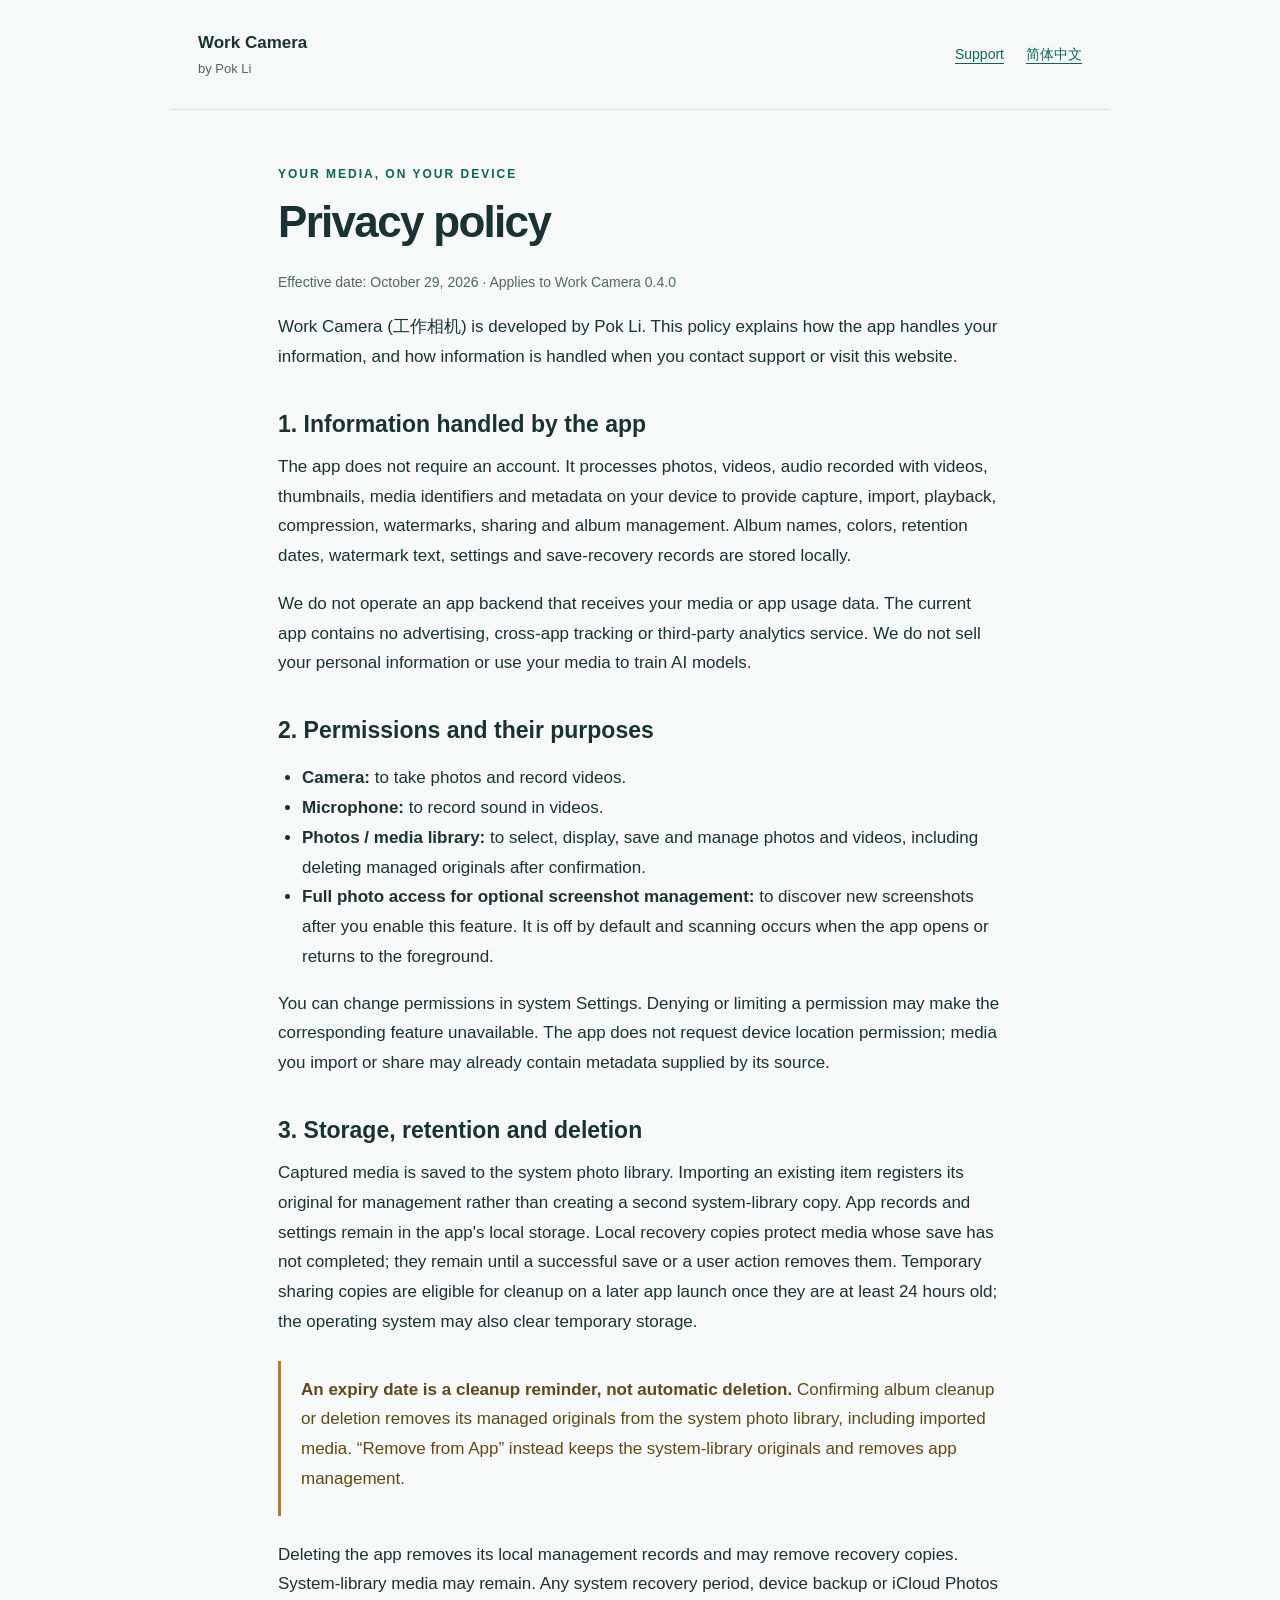
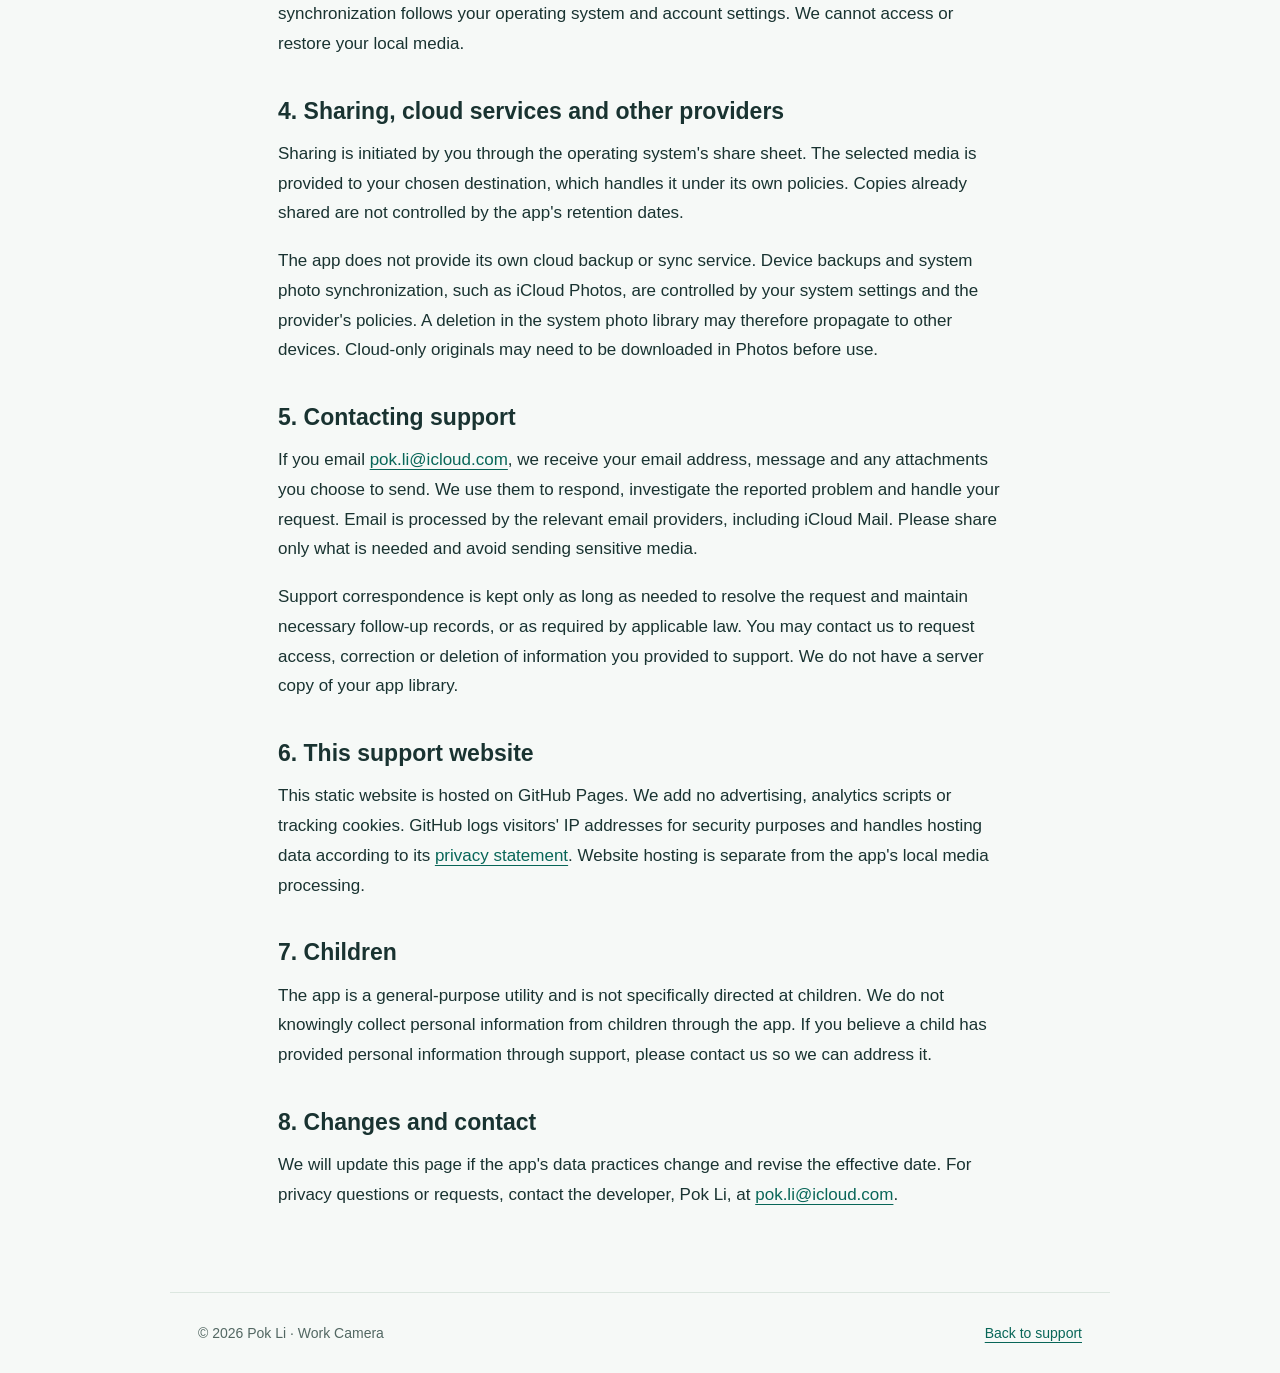
==== privacy.html @ 578610e1 "Publish bilingual Work Camera support and privacy pages" ====
<!doctype html>
<html lang="en"><head><meta charset="utf-8"><meta name="viewport" content="width=device-width,initial-scale=1"><meta name="description" content="Privacy policy for Work Camera, a local photo and video utility by Pok Li."><title>Privacy Policy — Work Camera</title><link rel="stylesheet" href="styles.css"></head><body>
<header><a class="brand" href="index.html">Work Camera<small>by Pok Li</small></a><nav aria-label="Navigation"><a href="index.html">Support</a><a href="privacy-zh.html" lang="zh-Hans">简体中文</a></nav></header>
<main class="policy"><div class="eyebrow">Your media, on your device</div><h1>Privacy policy</h1><p class="meta">Effective date: October 29, 2026 · Applies to Work Camera 0.4.0</p>
<p>Work Camera (工作相机) is developed by Pok Li. This policy explains how the app handles your information, and how information is handled when you contact support or visit this website.</p>
<h2>1. Information handled by the app</h2><p>The app does not require an account. It processes photos, videos, audio recorded with videos, thumbnails, media identifiers and metadata on your device to provide capture, import, playback, compression, watermarks, sharing and album management. Album names, colors, retention dates, watermark text, settings and save-recovery records are stored locally.</p><p>We do not operate an app backend that receives your media or app usage data. The current app contains no advertising, cross-app tracking or third-party analytics service. We do not sell your personal information or use your media to train AI models.</p>
<h2>2. Permissions and their purposes</h2><ul><li><strong>Camera:</strong> to take photos and record videos.</li><li><strong>Microphone:</strong> to record sound in videos.</li><li><strong>Photos / media library:</strong> to select, display, save and manage photos and videos, including deleting managed originals after confirmation.</li><li><strong>Full photo access for optional screenshot management:</strong> to discover new screenshots after you enable this feature. It is off by default and scanning occurs when the app opens or returns to the foreground.</li></ul><p>You can change permissions in system Settings. Denying or limiting a permission may make the corresponding feature unavailable. The app does not request device location permission; media you import or share may already contain metadata supplied by its source.</p>
<h2>3. Storage, retention and deletion</h2><p>Captured media is saved to the system photo library. Importing an existing item registers its original for management rather than creating a second system-library copy. App records and settings remain in the app's local storage. Local recovery copies protect media whose save has not completed; they remain until a successful save or a user action removes them. Temporary sharing copies are eligible for cleanup on a later app launch once they are at least 24 hours old; the operating system may also clear temporary storage.</p><div class="notice"><p><strong>An expiry date is a cleanup reminder, not automatic deletion.</strong> Confirming album cleanup or deletion removes its managed originals from the system photo library, including imported media. “Remove from App” instead keeps the system-library originals and removes app management.</p></div><p>Deleting the app removes its local management records and may remove recovery copies. System-library media may remain. Any system recovery period, device backup or iCloud Photos synchronization follows your operating system and account settings. We cannot access or restore your local media.</p>
<h2>4. Sharing, cloud services and other providers</h2><p>Sharing is initiated by you through the operating system's share sheet. The selected media is provided to your chosen destination, which handles it under its own policies. Copies already shared are not controlled by the app's retention dates.</p><p>The app does not provide its own cloud backup or sync service. Device backups and system photo synchronization, such as iCloud Photos, are controlled by your system settings and the provider's policies. A deletion in the system photo library may therefore propagate to other devices. Cloud-only originals may need to be downloaded in Photos before use.</p>
<h2>5. Contacting support</h2><p>If you email <a href="mailto:pok.li@icloud.com">pok.li@icloud.com</a>, we receive your email address, message and any attachments you choose to send. We use them to respond, investigate the reported problem and handle your request. Email is processed by the relevant email providers, including iCloud Mail. Please share only what is needed and avoid sending sensitive media.</p><p>Support correspondence is kept only as long as needed to resolve the request and maintain necessary follow-up records, or as required by applicable law. You may contact us to request access, correction or deletion of information you provided to support. We do not have a server copy of your app library.</p>
<h2>6. This support website</h2><p>This static website is hosted on GitHub Pages. We add no advertising, analytics scripts or tracking cookies. GitHub logs visitors' IP addresses for security purposes and handles hosting data according to its <a href="https://docs.github.com/en/site-policy/privacy-policies/github-general-privacy-statement">privacy statement</a>. Website hosting is separate from the app's local media processing.</p>
<h2>7. Children</h2><p>The app is a general-purpose utility and is not specifically directed at children. We do not knowingly collect personal information from children through the app. If you believe a child has provided personal information through support, please contact us so we can address it.</p>
<h2>8. Changes and contact</h2><p>We will update this page if the app's data practices change and revise the effective date. For privacy questions or requests, contact the developer, Pok Li, at <a href="mailto:pok.li@icloud.com">pok.li@icloud.com</a>.</p>
</main><footer><span>© 2026 Pok Li · Work Camera</span><a href="index.html">Back to support</a></footer></body></html>
---- styles.css ----
:root{color-scheme:light;--ink:#193331;--muted:#526762;--teal:#086658;--paper:#f6f9f7;--line:#dce7e0}*{box-sizing:border-box}html{scroll-behavior:smooth}body{margin:0;background:var(--paper);color:var(--ink);font:17px/1.75 -apple-system,BlinkMacSystemFont,"Segoe UI",sans-serif}a{color:var(--teal);text-underline-offset:4px}a:hover{text-decoration-thickness:2px}a:focus-visible{outline:3px solid #168979;outline-offset:5px}header,main,footer{max-width:940px;margin:auto;padding:28px}header{display:flex;align-items:center;justify-content:space-between;gap:20px;border-bottom:1px solid var(--line)}.brand{color:var(--ink);font-weight:700;text-decoration:none}.brand small{display:block;font-size:13px;color:var(--muted);font-weight:400}nav{display:flex;flex-wrap:wrap;gap:10px 22px;font-size:14px}main{padding-top:54px;padding-bottom:64px}h1{font-size:clamp(36px,6vw,58px);line-height:1.12;letter-spacing:-1.7px;margin:12px 0 24px}h2{font-size:23px;line-height:1.4;margin:36px 0 12px}h3{font-size:18px;margin:26px 0 8px}p{margin:10px 0 18px}ul{padding-left:24px}.eyebrow{font-size:12px;text-transform:uppercase;letter-spacing:2px;font-weight:700;color:var(--teal)}.intro{max-width:680px;font-size:20px;color:var(--muted)}.contact{padding:24px 28px;background:#e5f1eb;border:1px solid #cedfd5;border-radius:18px;margin:32px 0}.contact h2{margin:0 0 8px}.contact a{overflow-wrap:anywhere;font-size:22px}.notice{border-left:3px solid #b27b2e;padding:4px 0 4px 20px;margin:24px 0;color:#604818}.language{border-top:1px solid var(--line);margin-top:48px;padding-top:34px}.policy{max-width:780px}.policy h1{font-size:44px}.meta,footer{color:var(--muted);font-size:14px}footer{border-top:1px solid var(--line);display:flex;flex-wrap:wrap;justify-content:space-between;gap:12px}details{border-bottom:1px solid var(--line);padding:18px 0}summary{cursor:pointer;font-weight:600}details p{margin:12px 0 0}section{scroll-margin-top:24px}@media(max-width:540px){header,main,footer{padding-left:22px;padding-right:22px}header{align-items:flex-start;flex-direction:column;gap:14px}main{padding-top:36px}.contact{padding:20px}.policy h1{font-size:36px}body{font-size:16px}}@media(prefers-reduced-motion:reduce){html{scroll-behavior:auto}}
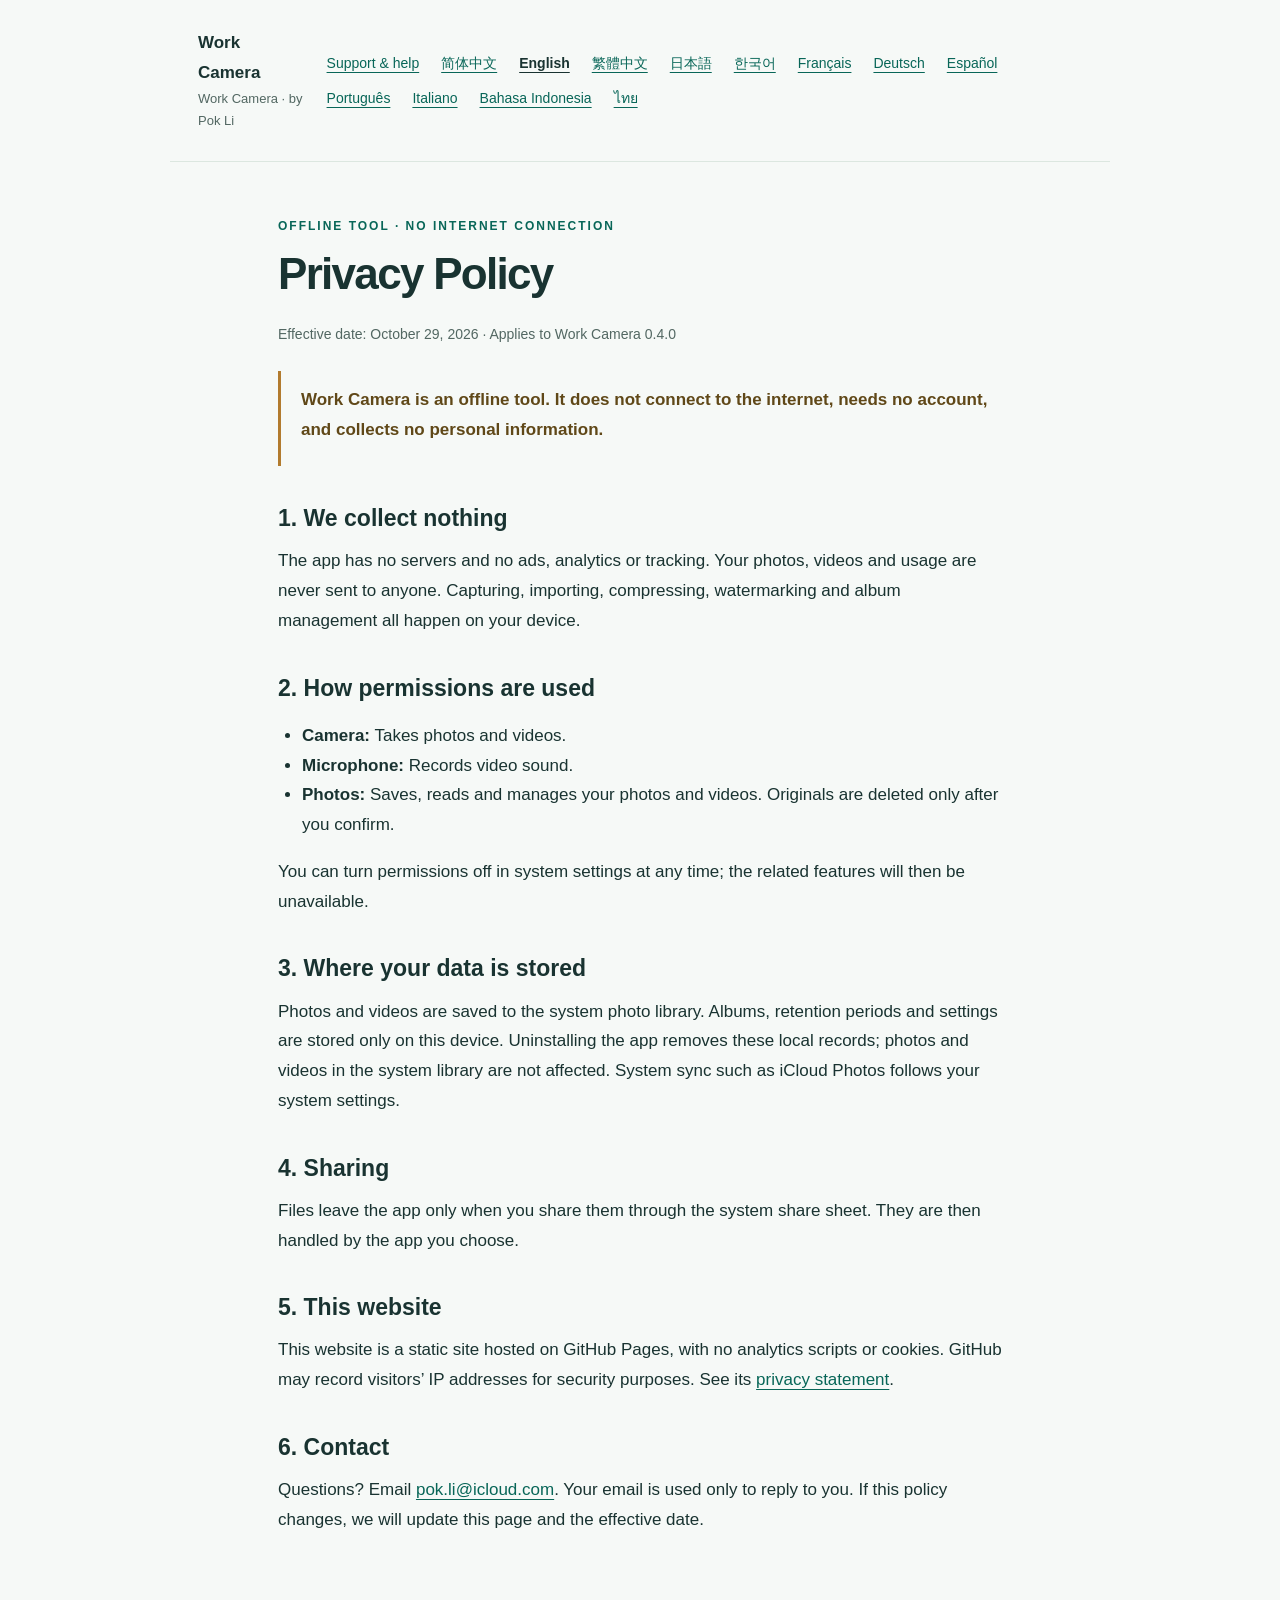
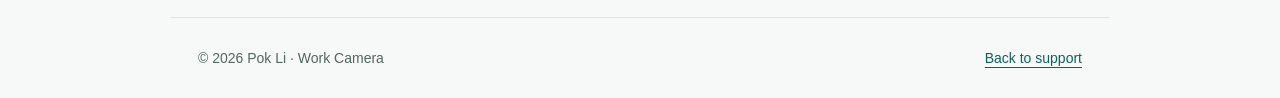
==== commit 096673ad: "Simplify privacy policy and add twelve languages Co-Authored-By: Claude Opus 5.5 <noreply@anthropic." ====
--- a/privacy.html
+++ b/privacy.html
@@ -1,14 +1,12 @@
 <!doctype html>
-<html lang="en"><head><meta charset="utf-8"><meta name="viewport" content="width=device-width,initial-scale=1"><meta name="description" content="Privacy policy for Work Camera, a local photo and video utility by Pok Li."><title>Privacy Policy — Work Camera</title><link rel="stylesheet" href="styles.css"></head><body>
-<header><a class="brand" href="index.html">Work Camera<small>by Pok Li</small></a><nav aria-label="Navigation"><a href="index.html">Support</a><a href="privacy-zh.html" lang="zh-Hans">简体中文</a></nav></header>
-<main class="policy"><div class="eyebrow">Your media, on your device</div><h1>Privacy policy</h1><p class="meta">Effective date: October 29, 2026 · Applies to Work Camera 0.4.0</p>
-<p>Work Camera (工作相机) is developed by Pok Li. This policy explains how the app handles your information, and how information is handled when you contact support or visit this website.</p>
-<h2>1. Information handled by the app</h2><p>The app does not require an account. It processes photos, videos, audio recorded with videos, thumbnails, media identifiers and metadata on your device to provide capture, import, playback, compression, watermarks, sharing and album management. Album names, colors, retention dates, watermark text, settings and save-recovery records are stored locally.</p><p>We do not operate an app backend that receives your media or app usage data. The current app contains no advertising, cross-app tracking or third-party analytics service. We do not sell your personal information or use your media to train AI models.</p>
-<h2>2. Permissions and their purposes</h2><ul><li><strong>Camera:</strong> to take photos and record videos.</li><li><strong>Microphone:</strong> to record sound in videos.</li><li><strong>Photos / media library:</strong> to select, display, save and manage photos and videos, including deleting managed originals after confirmation.</li><li><strong>Full photo access for optional screenshot management:</strong> to discover new screenshots after you enable this feature. It is off by default and scanning occurs when the app opens or returns to the foreground.</li></ul><p>You can change permissions in system Settings. Denying or limiting a permission may make the corresponding feature unavailable. The app does not request device location permission; media you import or share may already contain metadata supplied by its source.</p>
-<h2>3. Storage, retention and deletion</h2><p>Captured media is saved to the system photo library. Importing an existing item registers its original for management rather than creating a second system-library copy. App records and settings remain in the app's local storage. Local recovery copies protect media whose save has not completed; they remain until a successful save or a user action removes them. Temporary sharing copies are eligible for cleanup on a later app launch once they are at least 24 hours old; the operating system may also clear temporary storage.</p><div class="notice"><p><strong>An expiry date is a cleanup reminder, not automatic deletion.</strong> Confirming album cleanup or deletion removes its managed originals from the system photo library, including imported media. “Remove from App” instead keeps the system-library originals and removes app management.</p></div><p>Deleting the app removes its local management records and may remove recovery copies. System-library media may remain. Any system recovery period, device backup or iCloud Photos synchronization follows your operating system and account settings. We cannot access or restore your local media.</p>
-<h2>4. Sharing, cloud services and other providers</h2><p>Sharing is initiated by you through the operating system's share sheet. The selected media is provided to your chosen destination, which handles it under its own policies. Copies already shared are not controlled by the app's retention dates.</p><p>The app does not provide its own cloud backup or sync service. Device backups and system photo synchronization, such as iCloud Photos, are controlled by your system settings and the provider's policies. A deletion in the system photo library may therefore propagate to other devices. Cloud-only originals may need to be downloaded in Photos before use.</p>
-<h2>5. Contacting support</h2><p>If you email <a href="mailto:pok.li@icloud.com">pok.li@icloud.com</a>, we receive your email address, message and any attachments you choose to send. We use them to respond, investigate the reported problem and handle your request. Email is processed by the relevant email providers, including iCloud Mail. Please share only what is needed and avoid sending sensitive media.</p><p>Support correspondence is kept only as long as needed to resolve the request and maintain necessary follow-up records, or as required by applicable law. You may contact us to request access, correction or deletion of information you provided to support. We do not have a server copy of your app library.</p>
-<h2>6. This support website</h2><p>This static website is hosted on GitHub Pages. We add no advertising, analytics scripts or tracking cookies. GitHub logs visitors' IP addresses for security purposes and handles hosting data according to its <a href="https://docs.github.com/en/site-policy/privacy-policies/github-general-privacy-statement">privacy statement</a>. Website hosting is separate from the app's local media processing.</p>
-<h2>7. Children</h2><p>The app is a general-purpose utility and is not specifically directed at children. We do not knowingly collect personal information from children through the app. If you believe a child has provided personal information through support, please contact us so we can address it.</p>
-<h2>8. Changes and contact</h2><p>We will update this page if the app's data practices change and revise the effective date. For privacy questions or requests, contact the developer, Pok Li, at <a href="mailto:pok.li@icloud.com">pok.li@icloud.com</a>.</p>
+<html lang="en"><head><meta charset="utf-8"><meta name="viewport" content="width=device-width,initial-scale=1"><meta name="description" content="Work Camera privacy policy: an offline tool that does not connect to the internet or collect any personal information."><title>Privacy Policy — Work Camera</title><link rel="stylesheet" href="styles.css"></head><body>
+<header><a class="brand" href="index.html">Work Camera<small>Work Camera · by Pok Li</small></a><nav aria-label="Navigation"><a href="index.html">Support &amp; help</a><a href="privacy-zh.html" lang="zh-Hans" hreflang="zh-Hans">简体中文</a><span lang="en" aria-current="page">English</span><a href="privacy-zh-Hant.html" lang="zh-Hant" hreflang="zh-Hant">繁體中文</a><a href="privacy-ja.html" lang="ja" hreflang="ja">日本語</a><a href="privacy-ko.html" lang="ko" hreflang="ko">한국어</a><a href="privacy-fr.html" lang="fr" hreflang="fr">Français</a><a href="privacy-de.html" lang="de" hreflang="de">Deutsch</a><a href="privacy-es.html" lang="es" hreflang="es">Español</a><a href="privacy-pt.html" lang="pt" hreflang="pt">Português</a><a href="privacy-it.html" lang="it" hreflang="it">Italiano</a><a href="privacy-id.html" lang="id" hreflang="id">Bahasa Indonesia</a><a href="privacy-th.html" lang="th" hreflang="th">ไทย</a></nav></header>
+<main class="policy"><div class="eyebrow">Offline tool · No internet connection</div><h1>Privacy Policy</h1><p class="meta">Effective date: October 29, 2026 · Applies to Work Camera 0.4.0</p>
+<div class="notice"><p><strong>Work Camera is an offline tool. It does not connect to the internet, needs no account, and collects no personal information.</strong></p></div>
+<h2>1. We collect nothing</h2><p>The app has no servers and no ads, analytics or tracking. Your photos, videos and usage are never sent to anyone. Capturing, importing, compressing, watermarking and album management all happen on your device.</p>
+<h2>2. How permissions are used</h2><ul><li><strong>Camera:</strong> Takes photos and videos.</li><li><strong>Microphone:</strong> Records video sound.</li><li><strong>Photos:</strong> Saves, reads and manages your photos and videos. Originals are deleted only after you confirm.</li></ul><p>You can turn permissions off in system settings at any time; the related features will then be unavailable.</p>
+<h2>3. Where your data is stored</h2><p>Photos and videos are saved to the system photo library. Albums, retention periods and settings are stored only on this device. Uninstalling the app removes these local records; photos and videos in the system library are not affected. System sync such as iCloud Photos follows your system settings.</p>
+<h2>4. Sharing</h2><p>Files leave the app only when you share them through the system share sheet. They are then handled by the app you choose.</p>
+<h2>5. This website</h2><p>This website is a static site hosted on GitHub Pages, with no analytics scripts or cookies. GitHub may record visitors’ IP addresses for security purposes. See its <a href="https://docs.github.com/en/site-policy/privacy-policies/github-general-privacy-statement">privacy statement</a>.</p>
+<h2>6. Contact</h2><p>Questions? Email <a href="mailto:pok.li@icloud.com">pok.li@icloud.com</a>. Your email is used only to reply to you. If this policy changes, we will update this page and the effective date.</p>
 </main><footer><span>© 2026 Pok Li · Work Camera</span><a href="index.html">Back to support</a></footer></body></html>
--- a/styles.css
+++ b/styles.css
@@ -1 +1,3 @@
 :root{color-scheme:light;--ink:#193331;--muted:#526762;--teal:#086658;--paper:#f6f9f7;--line:#dce7e0}*{box-sizing:border-box}html{scroll-behavior:smooth}body{margin:0;background:var(--paper);color:var(--ink);font:17px/1.75 -apple-system,BlinkMacSystemFont,"Segoe UI",sans-serif}a{color:var(--teal);text-underline-offset:4px}a:hover{text-decoration-thickness:2px}a:focus-visible{outline:3px solid #168979;outline-offset:5px}header,main,footer{max-width:940px;margin:auto;padding:28px}header{display:flex;align-items:center;justify-content:space-between;gap:20px;border-bottom:1px solid var(--line)}.brand{color:var(--ink);font-weight:700;text-decoration:none}.brand small{display:block;font-size:13px;color:var(--muted);font-weight:400}nav{display:flex;flex-wrap:wrap;gap:10px 22px;font-size:14px}main{padding-top:54px;padding-bottom:64px}h1{font-size:clamp(36px,6vw,58px);line-height:1.12;letter-spacing:-1.7px;margin:12px 0 24px}h2{font-size:23px;line-height:1.4;margin:36px 0 12px}h3{font-size:18px;margin:26px 0 8px}p{margin:10px 0 18px}ul{padding-left:24px}.eyebrow{font-size:12px;text-transform:uppercase;letter-spacing:2px;font-weight:700;color:var(--teal)}.intro{max-width:680px;font-size:20px;color:var(--muted)}.contact{padding:24px 28px;background:#e5f1eb;border:1px solid #cedfd5;border-radius:18px;margin:32px 0}.contact h2{margin:0 0 8px}.contact a{overflow-wrap:anywhere;font-size:22px}.notice{border-left:3px solid #b27b2e;padding:4px 0 4px 20px;margin:24px 0;color:#604818}.language{border-top:1px solid var(--line);margin-top:48px;padding-top:34px}.policy{max-width:780px}.policy h1{font-size:44px}.meta,footer{color:var(--muted);font-size:14px}footer{border-top:1px solid var(--line);display:flex;flex-wrap:wrap;justify-content:space-between;gap:12px}details{border-bottom:1px solid var(--line);padding:18px 0}summary{cursor:pointer;font-weight:600}details p{margin:12px 0 0}section{scroll-margin-top:24px}@media(max-width:540px){header,main,footer{padding-left:22px;padding-right:22px}header{align-items:flex-start;flex-direction:column;gap:14px}main{padding-top:36px}.contact{padding:20px}.policy h1{font-size:36px}body{font-size:16px}}@media(prefers-reduced-motion:reduce){html{scroll-behavior:auto}}
+/* Keep translated policy headings and language navigation within narrow screens. */
+nav{min-width:0}nav [aria-current="page"]{font-weight:700;color:var(--ink);text-decoration:underline;text-underline-offset:4px}.policy{overflow-wrap:anywhere}
